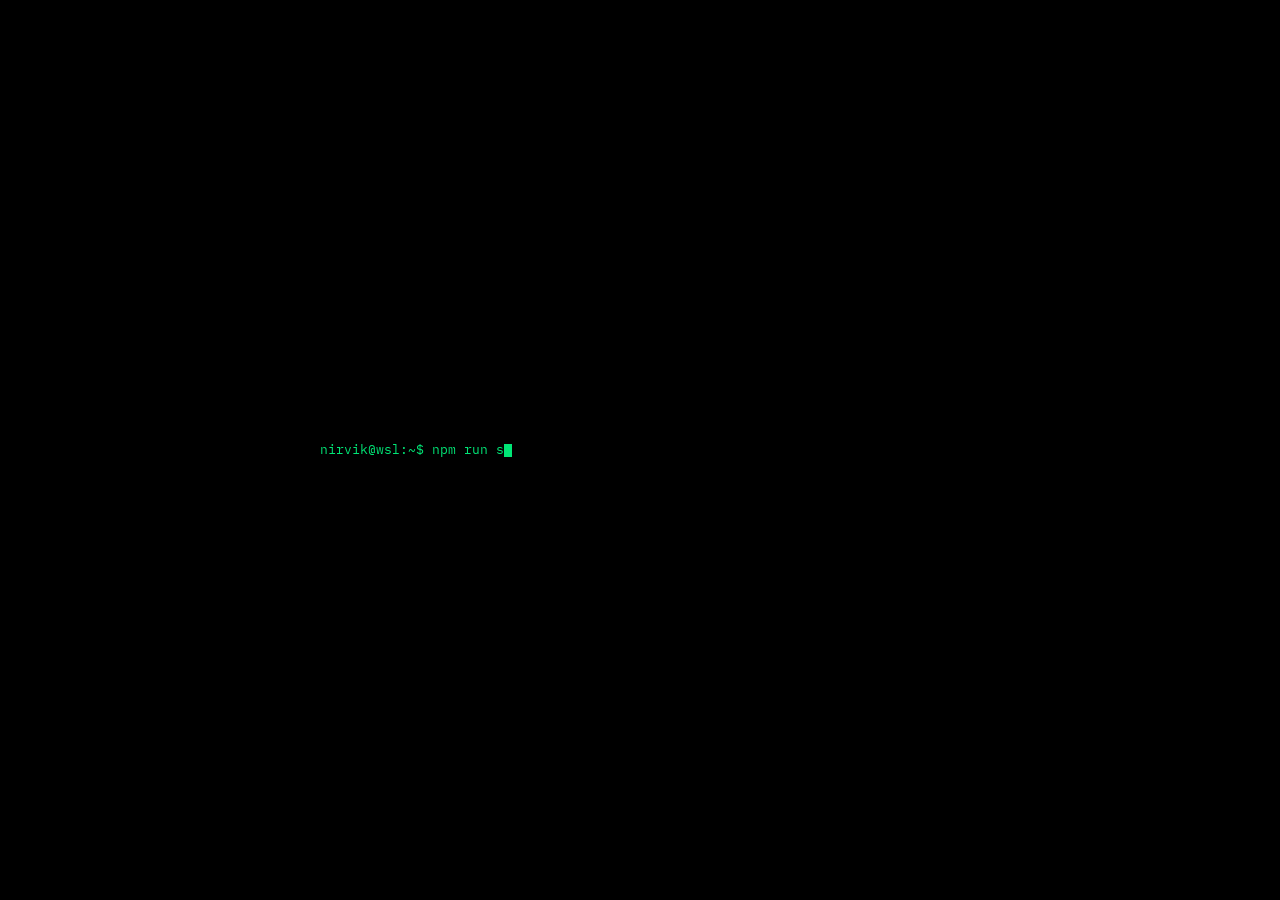
==== index.html @ a92eec0a "fixing grammar" ====
<!DOCTYPE html>
<html lang="en">
<head>
  <meta charset="UTF-8" />
  <meta name="viewport" content="width=device-width, initial-scale=1.0" />
  <title>Nirvik Pande — CS Student at CMU</title>
  <meta name="description" content="Nirvik Pande is a Computer Science student at Carnegie Mellon University's School of Computer Science." />
  <meta property="og:title" content="Nirvik Pande" />
  <meta property="og:description" content="CS student at Carnegie Mellon School of Computer Science." />
  <meta property="og:type" content="website" />
  <link rel="preconnect" href="https://fonts.googleapis.com" />
  <link rel="preconnect" href="https://fonts.gstatic.com" crossorigin />
  <link href="https://fonts.googleapis.com/css2?family=IBM+Plex+Mono:wght@400;500&family=Syne:wght@500;700&display=swap" rel="stylesheet" />
  <style>
    *, *::before, *::after { box-sizing: border-box; margin: 0; padding: 0; }
 
    :root {
      --bg:       #111111;
      --bg-2:     #191919;
      --bg-3:     #222222;
      --border:   #2e2e2e;
      --border-hi:#555550;
      --text:     #f0ede6;
      --text-2:   #aaa89f;
      --text-3:   #666660;
      --accent:   #00e676;
      --mono: 'IBM Plex Mono', monospace;
      --sans: 'Syne', sans-serif;
      --sp-1: 8px;
      --sp-2: 16px;
      --sp-3: 24px;
      --sp-4: 32px;
      --sp-5: 40px;
      --sp-6: 48px;
      --sp-8: 64px;
      --sp-10: 80px;
      --text-xs:   11px;
      --text-sm:   13px;
      --text-base: 16px;
    }
 
    html { scroll-behavior: smooth; }
 
    body {
      background: var(--bg);
      color: var(--text);
      font-family: var(--sans);
      font-size: var(--text-base);
      line-height: 1.6;
      min-height: 100vh;
      overflow-x: hidden;
      /* prevent page-level vertical scroll from content overshoot */
      display: flex;
      flex-direction: column;
    }
 
    body::before {
      content: '';
      position: fixed;
      inset: 0;
      background: repeating-linear-gradient(
        0deg, transparent, transparent 2px,
        rgba(0,0,0,0.06) 2px, rgba(0,0,0,0.06) 4px
      );
      pointer-events: none;
      z-index: 9999;
    }
 
    /* ── BOOT ── */
    #boot {
      position: fixed;
      inset: 0;
      background: #000;
      z-index: 10000;
      display: flex;
      align-items: center;
      justify-content: center;
      font-family: var(--mono);
      transition: opacity 0.5s ease;
    }
 
    #boot.fade-out { opacity: 0; pointer-events: none; }
 
    /* key fix: boot-inner uses a fixed left edge so all lines share the same x */
    .boot-inner {
      width: min(640px, 88vw);
      display: flex;
      flex-direction: column;
    }
 
    .boot-line {
      font-size: var(--text-sm);
      line-height: 1.9;
      color: var(--accent);
      opacity: 0;
      transition: opacity 0.15s ease;
      /* no white-space:pre so lines wrap naturally and stay left-aligned */
    }
 
    .boot-line.visible { opacity: 1; }
    .boot-line .cmd { color: #fff; }
    .boot-line .url { color: #80ffcc; }
 
    .boot-cursor {
      display: inline-block;
      width: 8px;
      height: 13px;
      background: var(--accent);
      vertical-align: middle;
      animation: blink 1s step-end infinite;
    }
 
    /* ── NAV ── */
    nav {
      position: fixed;
      top: 0; left: 0; right: 0;
      z-index: 100;
      display: flex;
      align-items: center;
      justify-content: space-between;
      padding: 0 var(--sp-6);
      background: rgba(17,17,17,0.9);
      backdrop-filter: blur(16px);
      border-bottom: 1px solid var(--border);
      height: var(--sp-8);
    }
 
    .nav-logo {
      font-family: var(--mono);
      font-size: var(--text-xs);
      color: var(--accent);
      letter-spacing: 0.06em;
      text-decoration: none;
    }
 
    .nav-links { display: flex; gap: var(--sp-5); list-style: none; }
 
    .nav-links a {
      font-family: var(--mono);
      font-size: var(--text-xs);
      color: var(--text-2);
      text-decoration: none;
      letter-spacing: 0.08em;
      transition: color 0.18s ease;
    }
 
    .nav-links a::before { content: '// '; color: var(--text-3); transition: color 0.18s ease; }
    .nav-links a:hover { color: var(--text); }
    .nav-links a:hover::before { color: var(--accent); }
 
    /* ── HERO ── */
    .hero {
      flex: 1;
      display: grid;
      grid-template-columns: 1fr 1fr;
      align-items: center;
      padding: var(--sp-8) var(--sp-6) var(--sp-4);
      gap: var(--sp-8);
      position: relative;
      /* top padding accounts for fixed nav */
      padding-top: calc(var(--sp-8) + var(--sp-4));
    }
 
    .hero::after {
      content: '';
      position: absolute;
      inset: 0;
      background-image:
        linear-gradient(var(--border) 1px, transparent 1px),
        linear-gradient(90deg, var(--border) 1px, transparent 1px);
      background-size: 64px 64px;
      opacity: 0.25;
      z-index: -1;
      pointer-events: none;
    }
 
    .hero-left { max-width: 560px; }
 
    .hero-name {
      font-family: var(--sans);
      font-size: clamp(52px, 7vw, 88px);
      font-weight: 700;
      line-height: 1.0;
      letter-spacing: -0.025em;
      color: var(--text);
      margin-bottom: var(--sp-2);
    }
 
    .scramble-outlined {
      color: transparent;
      -webkit-text-stroke: 1.5px var(--border-hi);
      display: inline-block;
    }
 
    .hero-sub {
      font-family: var(--mono);
      font-size: var(--text-sm);
      color: var(--text-2);
      line-height: 1.7;
      margin-bottom: var(--sp-4);
      /* no max-width constraint that clips the subtitle */
    }
 
    .hero-sub strong { color: var(--accent); font-weight: 400; }
 
    .hero-cta { display: flex; gap: var(--sp-2); flex-wrap: wrap; }
 
    .btn {
      font-family: var(--mono);
      font-size: var(--text-xs);
      letter-spacing: 0.08em;
      padding: 0 var(--sp-3);
      height: var(--sp-5);
      text-decoration: none;
      border: 1px solid;
      transition: background 0.18s ease, color 0.18s ease, border-color 0.18s ease;
      cursor: pointer;
      display: inline-flex;
      align-items: center;
      gap: var(--sp-1);
      white-space: nowrap;
    }
 
    .btn-primary { background: var(--accent); color: #000; border-color: var(--accent); }
    .btn-primary:hover { background: transparent; color: var(--accent); }
    .btn-ghost { background: transparent; color: var(--text-2); border-color: var(--border-hi); }
    .btn-ghost:hover { border-color: var(--text-2); color: var(--text); }
 
    /* ── TERMINAL ── */
    .hero-right { display: flex; justify-content: flex-end; align-items: center; }
 
    .terminal {
      width: 100%;
      max-width: 440px;
      background: var(--bg-2);
      border: 1px solid var(--border);
      font-family: var(--mono);
      font-size: var(--text-xs);
    }
 
    .terminal-bar {
      display: flex;
      align-items: center;
      gap: var(--sp-1);
      padding: 0 var(--sp-2);
      background: var(--bg-3);
      border-bottom: 1px solid var(--border);
      height: var(--sp-4);
    }
 
    .dot { width: 10px; height: 10px; border-radius: 50%; flex-shrink: 0; }
    .dot-r { background: #ff5f57; }
    .dot-y { background: #febc2e; }
    .dot-g { background: #28c840; }
 
    .terminal-title { margin-left: auto; font-size: var(--text-xs); color: var(--text-3); letter-spacing: 0.08em; }
 
    .terminal-body { padding: var(--sp-3); line-height: 1.9; color: var(--text-2); }
 
    .t-prompt  { color: var(--accent); }
    .t-cmd     { color: var(--text); }
    .t-key     { color: #80ffcc; }
    .t-val     { color: var(--text); }
    .t-comment { color: var(--text-3); }
 
    .cursor {
      display: inline-block;
      width: 7px; height: 13px;
      background: var(--accent);
      animation: blink 1.1s step-end infinite;
      vertical-align: middle;
    }
 
    /* ── BOTTOM BAR — single unified strip ── */
    .bottom-bar {
      border-top: 1px solid var(--border);
      background: var(--bg-2);
      display: flex;
      align-items: center;
      justify-content: space-between;
      padding: 0 var(--sp-6);
      height: var(--sp-6);
      flex-shrink: 0;
      /* no overflow-x: auto — content fits in one line */
    }
 
    .bottom-left {
      display: flex;
      align-items: center;
      gap: var(--sp-4);
    }
 
    .status-item {
      display: flex;
      align-items: center;
      gap: var(--sp-1);
      font-family: var(--mono);
      font-size: var(--text-xs);
      color: var(--text-3);
      white-space: nowrap;
    }
 
    .status-dot {
      width: 6px; height: 6px;
      border-radius: 50%;
      background: var(--accent);
      flex-shrink: 0;
    }
 
    .status-item .label { color: var(--text-2); }
 
    .bottom-right { display: flex; gap: var(--sp-3); list-style: none; }
 
    .bottom-right a {
      font-family: var(--mono);
      font-size: var(--text-xs);
      color: var(--text-3);
      text-decoration: none;
      transition: color 0.18s ease;
    }
 
    .bottom-right a:hover { color: var(--accent); }
 
    /* ── ANIMATIONS ── */
    @keyframes blink { 50% { opacity: 0; } }
 
    @keyframes fadeUp {
      from { opacity: 0; transform: translateY(16px); }
      to   { opacity: 1; transform: translateY(0); }
    }
 
    .hero-name { animation: fadeUp 0.5s 0.08s ease both; }
    .hero-sub  { animation: fadeUp 0.5s 0.16s ease both; }
    .hero-cta  { animation: fadeUp 0.5s 0.24s ease both; }
    .terminal  { animation: fadeUp 0.5s 0.16s ease both; }
 
    /* ── MOBILE ── */
    @media (max-width: 800px) {
      nav { padding: 0 var(--sp-2); }
      .nav-links { gap: var(--sp-3); }
 
      .hero {
        grid-template-columns: 1fr;
        padding: var(--sp-10) var(--sp-3) var(--sp-4);
        gap: var(--sp-5);
      }
 
      .hero-right { justify-content: flex-start; }
      .terminal { max-width: 100%; }
      .hero-name { font-size: clamp(44px, 13vw, 64px); }
 
      .bottom-bar {
        height: auto;
        flex-direction: column;
        align-items: flex-start;
        gap: var(--sp-2);
        padding: var(--sp-2) var(--sp-3);
      }
    }
  </style>
</head>
<body>
 
  <!-- BOOT -->
  <div id="boot">
    <div class="boot-inner">
      <div class="boot-line visible" id="bl-0"><span>nirvik@wsl:~$ </span><span id="typed-cmd"></span><span class="boot-cursor" id="boot-cur"></span></div>
      <div class="boot-line" id="bl-1"></div>
      <div class="boot-line" id="bl-2"></div>
    </div>
  </div>
 
  <!-- NAV -->
  <nav>
    <a href="#" class="nav-logo">nirvik@wsl:~$</a>
    <ul class="nav-links">
      <li><a href="about.html">about</a></li>
      <li><a href="projects.html">projects</a></li>
      <li><a href="blog.html">blog</a></li>
    </ul>
  </nav>
 
  <!-- HERO -->
  <section class="hero">
    <div class="hero-left">
      <h1 class="hero-name">
        <span class="scramble" data-text="Nirvik">Nirvik</span><br>
        <span class="scramble scramble-outlined" data-text="Pande">Pande</span>
      </h1>
      <p class="hero-sub">
        Student at <strong>Carnegie Mellon School of Computer Science.</strong><br>
        Ad astra per aspera.
      </p>
      <div class="hero-cta">
        <a href="#" class="btn btn-primary">view projects →</a>
        <a href="#" class="btn btn-ghost">get in touch</a>
      </div>
    </div>
 
    <div class="hero-right">
      <div class="terminal">
        <div class="terminal-bar">
          <div class="dot dot-r"></div>
          <div class="dot dot-y"></div>
          <div class="dot dot-g"></div>
          <span class="terminal-title">nirvik@wsl: ~</span>
        </div>
        <div class="terminal-body">
          <div><span class="t-prompt">~$</span><span class="t-cmd"> whoami</span></div>
          <div>nirvik pande</div>
          <br>
          <div><span class="t-prompt">~$</span><span class="t-cmd"> cat info.json</span></div>
          <div>{</div>
          <div>&nbsp;&nbsp;<span class="t-key">"school"</span>: <span class="t-val">"CMU SCS"</span>,</div>
          <div>&nbsp;&nbsp;<span class="t-key">"concentrations"</span>: [</div>
          <div>&nbsp;&nbsp;&nbsp;&nbsp;<span class="t-val">"machine learning"</span>,</div>
          <div>&nbsp;&nbsp;&nbsp;&nbsp;<span class="t-val">"philosophy"</span></div>
          <div>&nbsp;&nbsp;]</div>
          <div>}</div>
          <br>
          <div><span class="t-prompt">~$</span><span class="t-cmd"> ls projects/</span></div>
          <div class="t-comment"># coming soon</div>
          <br>
          <div><span class="t-prompt">~$</span> <span class="cursor"></span></div>
        </div>
      </div>
    </div>
  </section>
 
  <!-- BOTTOM BAR — location + footer links in one strip -->
  <div class="bottom-bar">
    <div class="bottom-left">
      <div class="status-item">
        <div class="status-dot"></div>
        <span class="label">location:</span>&nbsp;Pittsburgh, PA
      </div>
    </div>
    <ul class="bottom-right">
      <li><a href="https://github.com/nirvik-pande" target="_blank" rel="noopener">github</a></li>
      <li><a href="https://www.linkedin.com/in/nirvikpande/" target="_blank" rel="noopener">linkedin</a></li>
      <li><a href="https://scholar.google.com/citations?user=csnn2EYAAAAJ&hl=en&oi=ao" target="_blank" rel="noopener">scholar</a></li>
      <li><a href="mailto:nirvikpande@gmail.com">email</a></li>
    </ul>
  </div>
 
  <script data-cfasync="false" src="/cdn-cgi/scripts/5c5dd728/cloudflare-static/email-decode.min.js"></script><script data-cfasync="false" src="/cdn-cgi/scripts/5c5dd728/cloudflare-static/email-decode.min.js"></script><script>
    const typedEl = document.getElementById('typed-cmd');
    const bootCur = document.getElementById('boot-cur');
    const bl1     = document.getElementById('bl-1');
    const bl2     = document.getElementById('bl-2');
    const bootEl  = document.getElementById('boot');
 
    const wait = ms => new Promise(r => setTimeout(r, ms));
 
    async function typeText(el, text, speed = 65) {
      for (let i = 0; i <= text.length; i++) {
        el.textContent = text.slice(0, i);
        await wait(speed + Math.random() * 28);
      }
    }
 
    async function runBoot() {
      await wait(320);
      await typeText(typedEl, 'npm run start');
      bootCur.style.display = 'none';
 
      await wait(180);
      bl1.textContent = 'Server starting...';
      bl1.classList.add('visible');
 
      await wait(820);
      bl2.innerHTML = 'Server listening on <span class="url">http://localhost:5173</span>';
      bl2.classList.add('visible');
 
      await wait(960);
      bootEl.classList.add('fade-out');
      await wait(520);
      bootEl.style.display = 'none';
      startScrambleLoop();
    }
 
    const CHARS = 'ABCDEFGHIJKLMNOPQRSTUVWXYZabcdefghijklmnopqrstuvwxyz0123456789@#$%&';
 
    function scramble(el) {
      const target = el.dataset.text;
      const len = target.length;
      const FRAMES = 22;
      let frame = 0;
      const iv = setInterval(() => {
        const resolved = Math.floor((frame / FRAMES) * len);
        let out = '';
        for (let i = 0; i < len; i++) {
          out += i < resolved ? target[i] : CHARS[Math.floor(Math.random() * CHARS.length)];
        }
        el.textContent = out;
        if (++frame > FRAMES) { clearInterval(iv); el.textContent = target; }
      }, 40);
    }
 
    function scrambleAll() {
      document.querySelectorAll('.scramble').forEach((el, i) => {
        setTimeout(() => scramble(el), i * 160);
      });
    }
 
    function startScrambleLoop() {
      scrambleAll();
      setInterval(scrambleAll, 7000);
    }

    document.querySelector('.hero-name').addEventListener('mouseenter', scrambleAll);

    runBoot();
  </script>
</body>
</html>
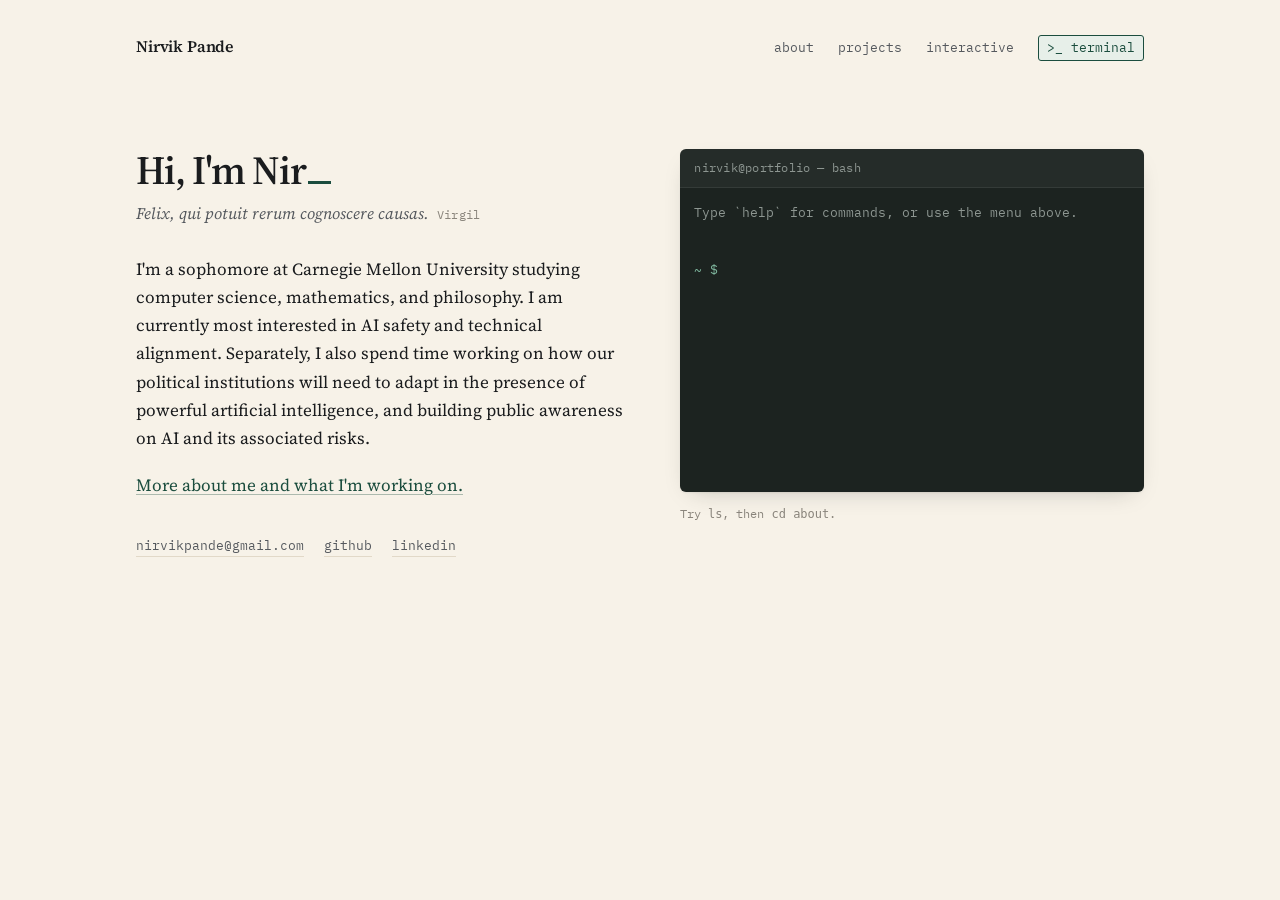
==== commit 84e9b813: "new style changes --> included terminal" ====
--- a/index.html
+++ b/index.html
@@ -1,516 +1,59 @@
 <!DOCTYPE html>
 <html lang="en">
 <head>
-  <meta charset="UTF-8" />
-  <meta name="viewport" content="width=device-width, initial-scale=1.0" />
-  <title>Nirvik Pande — CS Student at CMU</title>
-  <meta name="description" content="Nirvik Pande is a Computer Science student at Carnegie Mellon University's School of Computer Science." />
-  <meta property="og:title" content="Nirvik Pande" />
-  <meta property="og:description" content="CS student at Carnegie Mellon School of Computer Science." />
-  <meta property="og:type" content="website" />
-  <link rel="preconnect" href="https://fonts.googleapis.com" />
-  <link rel="preconnect" href="https://fonts.gstatic.com" crossorigin />
-  <link href="https://fonts.googleapis.com/css2?family=IBM+Plex+Mono:wght@400;500&family=Syne:wght@500;700&display=swap" rel="stylesheet" />
-  <style>
-    *, *::before, *::after { box-sizing: border-box; margin: 0; padding: 0; }
- 
-    :root {
-      --bg:       #111111;
-      --bg-2:     #191919;
-      --bg-3:     #222222;
-      --border:   #2e2e2e;
-      --border-hi:#555550;
-      --text:     #f0ede6;
-      --text-2:   #aaa89f;
-      --text-3:   #666660;
-      --accent:   #00e676;
-      --mono: 'IBM Plex Mono', monospace;
-      --sans: 'Syne', sans-serif;
-      --sp-1: 8px;
-      --sp-2: 16px;
-      --sp-3: 24px;
-      --sp-4: 32px;
-      --sp-5: 40px;
-      --sp-6: 48px;
-      --sp-8: 64px;
-      --sp-10: 80px;
-      --text-xs:   11px;
-      --text-sm:   13px;
-      --text-base: 16px;
-    }
- 
-    html { scroll-behavior: smooth; }
- 
-    body {
-      background: var(--bg);
-      color: var(--text);
-      font-family: var(--sans);
-      font-size: var(--text-base);
-      line-height: 1.6;
-      min-height: 100vh;
-      overflow-x: hidden;
-      /* prevent page-level vertical scroll from content overshoot */
-      display: flex;
-      flex-direction: column;
-    }
- 
-    body::before {
-      content: '';
-      position: fixed;
-      inset: 0;
-      background: repeating-linear-gradient(
-        0deg, transparent, transparent 2px,
-        rgba(0,0,0,0.06) 2px, rgba(0,0,0,0.06) 4px
-      );
-      pointer-events: none;
-      z-index: 9999;
-    }
- 
-    /* ── BOOT ── */
-    #boot {
-      position: fixed;
-      inset: 0;
-      background: #000;
-      z-index: 10000;
-      display: flex;
-      align-items: center;
-      justify-content: center;
-      font-family: var(--mono);
-      transition: opacity 0.5s ease;
-    }
- 
-    #boot.fade-out { opacity: 0; pointer-events: none; }
- 
-    /* key fix: boot-inner uses a fixed left edge so all lines share the same x */
-    .boot-inner {
-      width: min(640px, 88vw);
-      display: flex;
-      flex-direction: column;
-    }
- 
-    .boot-line {
-      font-size: var(--text-sm);
-      line-height: 1.9;
-      color: var(--accent);
-      opacity: 0;
-      transition: opacity 0.15s ease;
-      /* no white-space:pre so lines wrap naturally and stay left-aligned */
-    }
- 
-    .boot-line.visible { opacity: 1; }
-    .boot-line .cmd { color: #fff; }
-    .boot-line .url { color: #80ffcc; }
- 
-    .boot-cursor {
-      display: inline-block;
-      width: 8px;
-      height: 13px;
-      background: var(--accent);
-      vertical-align: middle;
-      animation: blink 1s step-end infinite;
-    }
- 
-    /* ── NAV ── */
-    nav {
-      position: fixed;
-      top: 0; left: 0; right: 0;
-      z-index: 100;
-      display: flex;
-      align-items: center;
-      justify-content: space-between;
-      padding: 0 var(--sp-6);
-      background: rgba(17,17,17,0.9);
-      backdrop-filter: blur(16px);
-      border-bottom: 1px solid var(--border);
-      height: var(--sp-8);
-    }
- 
-    .nav-logo {
-      font-family: var(--mono);
-      font-size: var(--text-xs);
-      color: var(--accent);
-      letter-spacing: 0.06em;
-      text-decoration: none;
-    }
- 
-    .nav-links { display: flex; gap: var(--sp-5); list-style: none; }
- 
-    .nav-links a {
-      font-family: var(--mono);
-      font-size: var(--text-xs);
-      color: var(--text-2);
-      text-decoration: none;
-      letter-spacing: 0.08em;
-      transition: color 0.18s ease;
-    }
- 
-    .nav-links a::before { content: '// '; color: var(--text-3); transition: color 0.18s ease; }
-    .nav-links a:hover { color: var(--text); }
-    .nav-links a:hover::before { color: var(--accent); }
- 
-    /* ── HERO ── */
-    .hero {
-      flex: 1;
-      display: grid;
-      grid-template-columns: 1fr 1fr;
-      align-items: center;
-      padding: var(--sp-8) var(--sp-6) var(--sp-4);
-      gap: var(--sp-8);
-      position: relative;
-      /* top padding accounts for fixed nav */
-      padding-top: calc(var(--sp-8) + var(--sp-4));
-    }
- 
-    .hero::after {
-      content: '';
-      position: absolute;
-      inset: 0;
-      background-image:
-        linear-gradient(var(--border) 1px, transparent 1px),
-        linear-gradient(90deg, var(--border) 1px, transparent 1px);
-      background-size: 64px 64px;
-      opacity: 0.25;
-      z-index: -1;
-      pointer-events: none;
-    }
- 
-    .hero-left { max-width: 560px; }
- 
-    .hero-name {
-      font-family: var(--sans);
-      font-size: clamp(52px, 7vw, 88px);
-      font-weight: 700;
-      line-height: 1.0;
-      letter-spacing: -0.025em;
-      color: var(--text);
-      margin-bottom: var(--sp-2);
-    }
- 
-    .scramble-outlined {
-      color: transparent;
-      -webkit-text-stroke: 1.5px var(--border-hi);
-      display: inline-block;
-    }
- 
-    .hero-sub {
-      font-family: var(--mono);
-      font-size: var(--text-sm);
-      color: var(--text-2);
-      line-height: 1.7;
-      margin-bottom: var(--sp-4);
-      /* no max-width constraint that clips the subtitle */
-    }
- 
-    .hero-sub strong { color: var(--accent); font-weight: 400; }
- 
-    .hero-cta { display: flex; gap: var(--sp-2); flex-wrap: wrap; }
- 
-    .btn {
-      font-family: var(--mono);
-      font-size: var(--text-xs);
-      letter-spacing: 0.08em;
-      padding: 0 var(--sp-3);
-      height: var(--sp-5);
-      text-decoration: none;
-      border: 1px solid;
-      transition: background 0.18s ease, color 0.18s ease, border-color 0.18s ease;
-      cursor: pointer;
-      display: inline-flex;
-      align-items: center;
-      gap: var(--sp-1);
-      white-space: nowrap;
-    }
- 
-    .btn-primary { background: var(--accent); color: #000; border-color: var(--accent); }
-    .btn-primary:hover { background: transparent; color: var(--accent); }
-    .btn-ghost { background: transparent; color: var(--text-2); border-color: var(--border-hi); }
-    .btn-ghost:hover { border-color: var(--text-2); color: var(--text); }
- 
-    /* ── TERMINAL ── */
-    .hero-right { display: flex; justify-content: flex-end; align-items: center; }
- 
-    .terminal {
-      width: 100%;
-      max-width: 440px;
-      background: var(--bg-2);
-      border: 1px solid var(--border);
-      font-family: var(--mono);
-      font-size: var(--text-xs);
-    }
- 
-    .terminal-bar {
-      display: flex;
-      align-items: center;
-      gap: var(--sp-1);
-      padding: 0 var(--sp-2);
-      background: var(--bg-3);
-      border-bottom: 1px solid var(--border);
-      height: var(--sp-4);
-    }
- 
-    .dot { width: 10px; height: 10px; border-radius: 50%; flex-shrink: 0; }
-    .dot-r { background: #ff5f57; }
-    .dot-y { background: #febc2e; }
-    .dot-g { background: #28c840; }
- 
-    .terminal-title { margin-left: auto; font-size: var(--text-xs); color: var(--text-3); letter-spacing: 0.08em; }
- 
-    .terminal-body { padding: var(--sp-3); line-height: 1.9; color: var(--text-2); }
- 
-    .t-prompt  { color: var(--accent); }
-    .t-cmd     { color: var(--text); }
-    .t-key     { color: #80ffcc; }
-    .t-val     { color: var(--text); }
-    .t-comment { color: var(--text-3); }
- 
-    .cursor {
-      display: inline-block;
-      width: 7px; height: 13px;
-      background: var(--accent);
-      animation: blink 1.1s step-end infinite;
-      vertical-align: middle;
-    }
- 
-    /* ── BOTTOM BAR — single unified strip ── */
-    .bottom-bar {
-      border-top: 1px solid var(--border);
-      background: var(--bg-2);
-      display: flex;
-      align-items: center;
-      justify-content: space-between;
-      padding: 0 var(--sp-6);
-      height: var(--sp-6);
-      flex-shrink: 0;
-      /* no overflow-x: auto — content fits in one line */
-    }
- 
-    .bottom-left {
-      display: flex;
-      align-items: center;
-      gap: var(--sp-4);
-    }
- 
-    .status-item {
-      display: flex;
-      align-items: center;
-      gap: var(--sp-1);
-      font-family: var(--mono);
-      font-size: var(--text-xs);
-      color: var(--text-3);
-      white-space: nowrap;
-    }
- 
-    .status-dot {
-      width: 6px; height: 6px;
-      border-radius: 50%;
-      background: var(--accent);
-      flex-shrink: 0;
-    }
- 
-    .status-item .label { color: var(--text-2); }
- 
-    .bottom-right { display: flex; gap: var(--sp-3); list-style: none; }
- 
-    .bottom-right a {
-      font-family: var(--mono);
-      font-size: var(--text-xs);
-      color: var(--text-3);
-      text-decoration: none;
-      transition: color 0.18s ease;
-    }
- 
-    .bottom-right a:hover { color: var(--accent); }
- 
-    /* ── ANIMATIONS ── */
-    @keyframes blink { 50% { opacity: 0; } }
- 
-    @keyframes fadeUp {
-      from { opacity: 0; transform: translateY(16px); }
-      to   { opacity: 1; transform: translateY(0); }
-    }
- 
-    .hero-name { animation: fadeUp 0.5s 0.08s ease both; }
-    .hero-sub  { animation: fadeUp 0.5s 0.16s ease both; }
-    .hero-cta  { animation: fadeUp 0.5s 0.24s ease both; }
-    .terminal  { animation: fadeUp 0.5s 0.16s ease both; }
- 
-    /* ── MOBILE ── */
-    @media (max-width: 800px) {
-      nav { padding: 0 var(--sp-2); }
-      .nav-links { gap: var(--sp-3); }
- 
-      .hero {
-        grid-template-columns: 1fr;
-        padding: var(--sp-10) var(--sp-3) var(--sp-4);
-        gap: var(--sp-5);
-      }
- 
-      .hero-right { justify-content: flex-start; }
-      .terminal { max-width: 100%; }
-      .hero-name { font-size: clamp(44px, 13vw, 64px); }
- 
-      .bottom-bar {
-        height: auto;
-        flex-direction: column;
-        align-items: flex-start;
-        gap: var(--sp-2);
-        padding: var(--sp-2) var(--sp-3);
-      }
-    }
-  </style>
+<meta charset="utf-8">
+<meta name="viewport" content="width=device-width, initial-scale=1">
+<title>Nirvik Pande</title>
+<meta name="description" content="Nirvik Pande — computer science, mathematics, and philosophy at Carnegie Mellon.">
+<meta name="theme-color" content="#F7F2E8">
+
+<link rel="preconnect" href="https://fonts.googleapis.com">
+<link rel="preconnect" href="https://fonts.gstatic.com" crossorigin>
+<link href="https://fonts.googleapis.com/css2?family=IBM+Plex+Mono:wght@400;500&family=Source+Serif+4:opsz,wght@8..60,400;8..60,600&display=swap" rel="stylesheet">
+<link rel="stylesheet" href="style.css?v=8">
 </head>
-<body>
- 
-  <!-- BOOT -->
-  <div id="boot">
-    <div class="boot-inner">
-      <div class="boot-line visible" id="bl-0"><span>nirvik@wsl:~$ </span><span id="typed-cmd"></span><span class="boot-cursor" id="boot-cur"></span></div>
-      <div class="boot-line" id="bl-1"></div>
-      <div class="boot-line" id="bl-2"></div>
-    </div>
-  </div>
- 
-  <!-- NAV -->
-  <nav>
-    <a href="#" class="nav-logo">nirvik@wsl:~$</a>
-    <ul class="nav-links">
+<body data-terminal="open">
+
+<header class="site-header">
+  <p class="wordmark"><a href="index.html">Nirvik Pande</a></p>
+  <nav aria-label="Primary">
+    <ul>
       <li><a href="about.html">about</a></li>
       <li><a href="projects.html">projects</a></li>
-      <li><a href="blog.html">blog</a></li>
+      <li><a href="interactive.html">interactive</a></li>
     </ul>
   </nav>
- 
-  <!-- HERO -->
-  <section class="hero">
-    <div class="hero-left">
-      <h1 class="hero-name">
-        <span class="scramble" data-text="Nirvik">Nirvik</span><br>
-        <span class="scramble scramble-outlined" data-text="Pande">Pande</span>
-      </h1>
-      <p class="hero-sub">
-        Student at <strong>Carnegie Mellon School of Computer Science.</strong><br>
-        Ad astra per aspera.
-      </p>
-      <div class="hero-cta">
-        <a href="#" class="btn btn-primary">view projects →</a>
-        <a href="#" class="btn btn-ghost">get in touch</a>
-      </div>
-    </div>
- 
-    <div class="hero-right">
-      <div class="terminal">
-        <div class="terminal-bar">
-          <div class="dot dot-r"></div>
-          <div class="dot dot-y"></div>
-          <div class="dot dot-g"></div>
-          <span class="terminal-title">nirvik@wsl: ~</span>
-        </div>
-        <div class="terminal-body">
-          <div><span class="t-prompt">~$</span><span class="t-cmd"> whoami</span></div>
-          <div>nirvik pande</div>
-          <br>
-          <div><span class="t-prompt">~$</span><span class="t-cmd"> cat info.json</span></div>
-          <div>{</div>
-          <div>&nbsp;&nbsp;<span class="t-key">"school"</span>: <span class="t-val">"CMU SCS"</span>,</div>
-          <div>&nbsp;&nbsp;<span class="t-key">"concentrations"</span>: [</div>
-          <div>&nbsp;&nbsp;&nbsp;&nbsp;<span class="t-val">"machine learning"</span>,</div>
-          <div>&nbsp;&nbsp;&nbsp;&nbsp;<span class="t-val">"philosophy"</span></div>
-          <div>&nbsp;&nbsp;]</div>
-          <div>}</div>
-          <br>
-          <div><span class="t-prompt">~$</span><span class="t-cmd"> ls projects/</span></div>
-          <div class="t-comment"># coming soon</div>
-          <br>
-          <div><span class="t-prompt">~$</span> <span class="cursor"></span></div>
-        </div>
-      </div>
-    </div>
-  </section>
- 
-  <!-- BOTTOM BAR — location + footer links in one strip -->
-  <div class="bottom-bar">
-    <div class="bottom-left">
-      <div class="status-item">
-        <div class="status-dot"></div>
-        <span class="label">location:</span>&nbsp;Pittsburgh, PA
-      </div>
-    </div>
-    <ul class="bottom-right">
-      <li><a href="https://github.com/nirvik-pande" target="_blank" rel="noopener">github</a></li>
-      <li><a href="https://www.linkedin.com/in/nirvikpande/" target="_blank" rel="noopener">linkedin</a></li>
-      <li><a href="https://scholar.google.com/citations?user=csnn2EYAAAAJ&hl=en&oi=ao" target="_blank" rel="noopener">scholar</a></li>
-      <li><a href="mailto:nirvikpande@gmail.com">email</a></li>
+</header>
+
+<main class="shell">
+
+  <div class="intro">
+    <h1 data-type>Hi, I'm Nirvik.</h1>
+
+    <!-- Virgil, Georgics II. Drop the <cite> if you'd rather leave it
+         unattributed, or add a translation in a title attribute. -->
+    <p class="motto">Felix, qui potuit rerum cognoscere causas.<cite>Virgil</cite></p>
+
+    <p>I'm a sophomore at Carnegie Mellon University studying computer science,
+    mathematics, and philosophy. I am currently most interested in AI safety and
+    technical alignment. Separately, I also spend time working on how our
+    political institutions will need to adapt in the presence of powerful
+    artificial intelligence, and building public awareness on AI and its
+    associated risks.</p>
+
+    <p><a href="about.html">More about me and what I'm working on.</a></p>
+
+    <ul class="links">
+      <li><a href="mailto:nirvikpande@gmail.com">nirvikpande@gmail.com</a></li>
+      <li><a href="https://github.com/nirvik-pande">github</a></li>
+      <li><a href="#">linkedin</a></li>
     </ul>
   </div>
- 
-  <script data-cfasync="false" src="/cdn-cgi/scripts/5c5dd728/cloudflare-static/email-decode.min.js"></script><script data-cfasync="false" src="/cdn-cgi/scripts/5c5dd728/cloudflare-static/email-decode.min.js"></script><script>
-    const typedEl = document.getElementById('typed-cmd');
-    const bootCur = document.getElementById('boot-cur');
-    const bl1     = document.getElementById('bl-1');
-    const bl2     = document.getElementById('bl-2');
-    const bootEl  = document.getElementById('boot');
- 
-    const wait = ms => new Promise(r => setTimeout(r, ms));
- 
-    async function typeText(el, text, speed = 65) {
-      for (let i = 0; i <= text.length; i++) {
-        el.textContent = text.slice(0, i);
-        await wait(speed + Math.random() * 28);
-      }
-    }
- 
-    async function runBoot() {
-      await wait(320);
-      await typeText(typedEl, 'npm run start');
-      bootCur.style.display = 'none';
- 
-      await wait(180);
-      bl1.textContent = 'Server starting...';
-      bl1.classList.add('visible');
- 
-      await wait(820);
-      bl2.innerHTML = 'Server listening on <span class="url">http://localhost:5173</span>';
-      bl2.classList.add('visible');
- 
-      await wait(960);
-      bootEl.classList.add('fade-out');
-      await wait(520);
-      bootEl.style.display = 'none';
-      startScrambleLoop();
-    }
- 
-    const CHARS = 'ABCDEFGHIJKLMNOPQRSTUVWXYZabcdefghijklmnopqrstuvwxyz0123456789@#$%&';
- 
-    function scramble(el) {
-      const target = el.dataset.text;
-      const len = target.length;
-      const FRAMES = 22;
-      let frame = 0;
-      const iv = setInterval(() => {
-        const resolved = Math.floor((frame / FRAMES) * len);
-        let out = '';
-        for (let i = 0; i < len; i++) {
-          out += i < resolved ? target[i] : CHARS[Math.floor(Math.random() * CHARS.length)];
-        }
-        el.textContent = out;
-        if (++frame > FRAMES) { clearInterval(iv); el.textContent = target; }
-      }, 40);
-    }
- 
-    function scrambleAll() {
-      document.querySelectorAll('.scramble').forEach((el, i) => {
-        setTimeout(() => scramble(el), i * 160);
-      });
-    }
- 
-    function startScrambleLoop() {
-      scrambleAll();
-      setInterval(scrambleAll, 7000);
-    }
 
-    document.querySelector('.hero-name').addEventListener('mouseenter', scrambleAll);
+  <div id="terminal-mount"></div>
 
-    runBoot();
-  </script>
+</main>
+
+<script src="terminal.js?v=8"></script>
 </body>
-</html>
+</html>
--- a/style.css
+++ b/style.css
@@ -0,0 +1,428 @@
+/* ============================================================
+   style.css
+   Warm off-white, serif text, one dark terminal panel.
+   ============================================================ */
+
+:root {
+  --paper:       #F7F2E8;
+  --paper-sunk:  #EFE7D8;
+  --ink:         #1A1C1E;
+  --ink-mid:     #55595E;
+  --ink-soft:    #8A857C;
+  --rule:        #E2D9C8;
+  --accent:      #1B4D3E;
+  --accent-wash: #E7EFE9;
+
+  --term-bg:     #1C2320;
+  --term-fg:     #E6E2D8;
+  --term-dim:    #8D9691;
+  --term-prompt: #7FB79E;
+  --term-warn:   #D2A05C;
+
+  --serif: "Source Serif 4", Charter, Georgia, "Times New Roman", serif;
+  --mono:  "IBM Plex Mono", ui-monospace, SFMono-Regular, Menlo, monospace;
+
+  --shell: 66rem;   /* full page width */
+  --prose: 33rem;        /* measure when the terminal is open */
+  --prose-wide: 44rem;   /* measure when it is closed */
+  --side:  29rem;   /* terminal column */
+}
+
+*, *::before, *::after { box-sizing: border-box; }
+
+html { -webkit-text-size-adjust: 100%; }
+
+body {
+  margin: 0;
+  background: var(--paper);
+  color: var(--ink);
+  font-family: var(--serif);
+  font-size: 1.0625rem;
+  line-height: 1.66;
+  text-rendering: optimizeLegibility;
+  -webkit-font-smoothing: antialiased;
+}
+
+::selection { background: var(--accent-wash); color: var(--accent); }
+
+:focus-visible {
+  outline: 2px solid var(--accent);
+  outline-offset: 3px;
+  border-radius: 2px;
+}
+
+/* ============================================================
+   header
+   ============================================================ */
+
+.site-header {
+  max-width: var(--shell);
+  margin: 0 auto;
+  padding: 2rem 1.5rem;
+  display: flex;
+  flex-wrap: wrap;
+  align-items: baseline;
+  justify-content: space-between;
+  gap: 0.75rem 2rem;
+}
+
+.wordmark {
+  margin: 0;
+  font-size: 1rem;
+  font-weight: 600;
+  letter-spacing: -0.01em;
+}
+
+.wordmark a { color: var(--ink); text-decoration: none; }
+.wordmark a:hover { color: var(--accent); }
+
+.site-header nav ul {
+  display: flex;
+  gap: 1.5rem;
+  list-style: none;
+  margin: 0;
+  padding: 0;
+}
+
+.site-header nav a {
+  font-family: var(--mono);
+  font-size: 0.8125rem;
+  color: var(--ink-mid);
+  text-decoration: none;
+  padding-bottom: 3px;
+  border-bottom: 1px solid transparent;
+  transition: color 0.16s ease, border-color 0.16s ease;
+}
+
+.site-header nav a:hover,
+.site-header nav a[aria-current="page"] {
+  color: var(--accent);
+  border-bottom-color: var(--accent);
+}
+
+/* toggle */
+
+.term-toggle {
+  font-family: var(--mono);
+  font-size: 0.8125rem;
+  color: var(--ink-mid);
+  background: none;
+  border: 1px solid var(--rule);
+  border-radius: 3px;
+  padding: 0.15rem 0.5rem;
+  cursor: pointer;
+  line-height: 1.5;
+  transition: color 0.16s ease, border-color 0.16s ease, background 0.16s ease;
+}
+
+.term-toggle:hover {
+  color: var(--accent);
+  border-color: var(--accent);
+}
+
+.term-toggle[aria-expanded="true"] {
+  color: var(--accent);
+  border-color: var(--accent);
+  background: var(--accent-wash);
+}
+
+/* ============================================================
+   home layout — intro left, terminal right
+   ============================================================ */
+
+.shell {
+  max-width: var(--shell);
+  margin: 0 auto;
+  padding: 3.5rem 1.5rem 5rem;
+  display: grid;
+  grid-template-columns: minmax(0, 1fr);
+  gap: 3.5rem;
+  align-items: start;
+}
+
+/* Opening the terminal carves a column out of the right side.
+   The container never changes width, so the left edge of the
+   text never moves. */
+body.term-open .shell {
+  grid-template-columns: minmax(0, 1fr) var(--side);
+}
+
+#terminal-mount { display: none; }
+body.term-open #terminal-mount { display: block; }
+
+body.term-open .term {
+  animation: term-in 0.22s ease-out both;
+}
+
+@keyframes term-in {
+  from { opacity: 0; transform: translateY(-6px); }
+  to   { opacity: 1; transform: none; }
+}
+
+/* Closed: the text runs wider. Open: it tightens to make room. */
+.shell .prose,
+.shell .intro { max-width: var(--prose-wide); }
+
+body.term-open .shell .prose,
+body.term-open .shell .intro { max-width: var(--prose); }
+
+/* about.html: no measure cap, so the text fills the container and its
+   right edge lands under the right edge of the header nav. .shell and
+   .site-header share --shell and the same 1.5rem padding — that is what
+   makes them line up, so change both or neither.
+   These rules must stay AFTER the two above: same specificity would let
+   source order decide, so .shell.shell-wide adds a class to win outright. */
+.shell.shell-wide .prose,
+body.term-open .shell.shell-wide .prose { max-width: none; }
+
+.intro h1 {
+  font-size: 2.5rem;
+  font-weight: 600;
+  line-height: 1.08;
+  letter-spacing: -0.025em;
+  margin: 0 0 0.5rem;
+}
+
+.intro .school {
+  font-family: var(--mono);
+  font-size: 0.8125rem;
+  color: var(--ink-soft);
+  letter-spacing: 0.02em;
+  margin: 0 0 1.75rem;
+}
+
+.intro .motto {
+  font-size: 1rem;
+  font-style: italic;
+  color: var(--ink-mid);
+  margin: 0 0 1.75rem;
+}
+
+.intro .motto cite {
+  font-family: var(--mono);
+  font-size: 0.75rem;
+  font-style: normal;
+  letter-spacing: 0.02em;
+  color: var(--ink-soft);
+  margin-left: 0.5rem;
+}
+
+.intro p { margin: 0 0 1.15rem; }
+
+@media (max-width: 62rem) {
+  body.term-open .shell {
+    grid-template-columns: minmax(0, 1fr);
+  }
+  .shell .prose, .shell .intro,
+  body.term-open .shell .prose,
+  body.term-open .shell .intro { max-width: none; }
+  .shell { gap: 2.5rem; padding-top: 2.5rem; }
+  .intro h1 { font-size: 2rem; }
+}
+
+/* ============================================================
+   links
+   ============================================================ */
+
+a {
+  color: var(--accent);
+  text-decoration: underline;
+  text-decoration-thickness: 1px;
+  text-underline-offset: 0.16em;
+  text-decoration-color: color-mix(in srgb, var(--accent) 34%, transparent);
+  transition: text-decoration-color 0.16s ease;
+}
+
+a:hover { text-decoration-color: var(--accent); }
+
+.links {
+  display: flex;
+  flex-wrap: wrap;
+  gap: 0.4rem 1.25rem;
+  list-style: none;
+  margin: 2.25rem 0 0;
+  padding: 0;
+  font-family: var(--mono);
+  font-size: 0.8125rem;
+}
+
+.links a {
+  color: var(--ink-mid);
+  text-decoration: none;
+  padding-bottom: 2px;
+  border-bottom: 1px solid var(--rule);
+  transition: color 0.16s ease, border-color 0.16s ease;
+}
+
+.links a:hover { color: var(--accent); border-bottom-color: var(--accent); }
+
+/* ============================================================
+   terminal
+   ============================================================ */
+
+.term {
+  background: var(--term-bg);
+  border-radius: 6px;
+  overflow: hidden;
+  font-family: var(--mono);
+  font-size: 0.8125rem;
+  line-height: 1.7;
+  box-shadow: 0 1px 2px rgba(26, 28, 30, 0.06),
+              0 8px 24px -12px rgba(26, 28, 30, 0.28);
+}
+
+.term-bar {
+  padding: 0.55rem 0.9rem;
+  background: rgba(255, 255, 255, 0.04);
+  border-bottom: 1px solid rgba(255, 255, 255, 0.07);
+  color: var(--term-dim);
+  font-size: 0.75rem;
+  letter-spacing: 0.02em;
+}
+
+.term-body {
+  padding: 0.9rem;
+  height: 19rem;
+  overflow-y: auto;
+  color: var(--term-fg);
+  cursor: text;
+  scrollbar-width: thin;
+  scrollbar-color: #3A423E transparent;
+}
+
+.term-body::-webkit-scrollbar { width: 8px; }
+.term-body::-webkit-scrollbar-thumb {
+  background: #3A423E;
+  border-radius: 4px;
+}
+
+.term-line { white-space: pre-wrap; word-break: break-word; margin: 0; }
+.term-dim  { color: var(--term-dim); }
+.term-warn { color: var(--term-warn); }
+.term-ok   { color: var(--term-prompt); }
+
+.term-body a { color: var(--term-prompt); text-decoration-color: currentColor; }
+
+/* input row */
+.term-row { display: flex; align-items: baseline; gap: 0.5rem; }
+
+.term-prompt {
+  color: var(--term-prompt);
+  flex: none;
+  user-select: none;
+}
+
+.term-input {
+  flex: 1 1 auto;
+  min-width: 0;
+  background: none;
+  border: 0;
+  padding: 0;
+  color: var(--term-fg);
+  font: inherit;
+  caret-color: var(--term-prompt);
+}
+
+.term-input:focus { outline: none; }
+
+.term-hint {
+  margin: 0.75rem 0 0;
+  font-family: var(--mono);
+  font-size: 0.75rem;
+  color: var(--ink-soft);
+}
+
+/* ============================================================
+   essay
+   ============================================================ */
+
+.epigraph {
+  margin: 0 0 3rem;
+  padding-left: 1.15rem;
+  border-left: 2px solid var(--rule);
+  color: var(--ink-mid);
+}
+
+.epigraph p {
+  margin: 0 0 0.5rem;
+  font-size: 1.0625rem;
+  font-style: italic;
+  line-height: 1.55;
+}
+
+.epigraph cite {
+  display: block;
+  font-family: var(--mono);
+  font-size: 0.75rem;
+  font-style: normal;
+  letter-spacing: 0.02em;
+  color: var(--ink-soft);
+}
+
+.essay p { margin: 0 0 1.3rem; }
+
+.essay .lede {
+  font-size: 1.1875rem;
+  line-height: 1.55;
+}
+
+/* Section break: three marks, no heading. Keeps the essay reading as
+   one argument instead of four labelled boxes. */
+.essay .turn {
+  margin: 2.5rem 0;
+  text-align: center;
+  color: var(--ink-soft);
+  letter-spacing: 0.75em;
+  font-size: 0.75rem;
+  user-select: none;
+}
+
+/* ============================================================
+   typed headline
+   ============================================================ */
+
+.caret {
+  display: inline-block;
+  width: 0.56em;
+  margin-left: 0.06em;
+  border-bottom: 0.09em solid var(--accent);
+  animation: blink 1.05s steps(1) infinite;
+  vertical-align: baseline;
+}
+
+@keyframes blink { 50% { opacity: 0; } }
+
+/* ============================================================
+   inner pages
+   ============================================================ */
+
+.prose h1.sub {
+  font-size: 1.75rem;
+  font-weight: 600;
+  letter-spacing: -0.02em;
+  line-height: 1.2;
+  margin: 0 0 1.5rem;
+}
+
+.prose h2 {
+  font-family: var(--mono);
+  font-size: 0.75rem;
+  font-weight: 500;
+  letter-spacing: 0.09em;
+  text-transform: uppercase;
+  color: var(--ink-soft);
+  margin: 2.75rem 0 0.75rem;
+}
+
+.prose p { margin: 0 0 1.15rem; }
+
+.spaced { margin-top: 2.25rem; }
+
+@media (prefers-reduced-motion: reduce) {
+  .caret { animation: none; }
+  body.term-open .term { animation: none; }
+  *, *::before, *::after {
+    transition-duration: 0.01ms !important;
+    animation-duration: 0.01ms !important;
+  }
+}
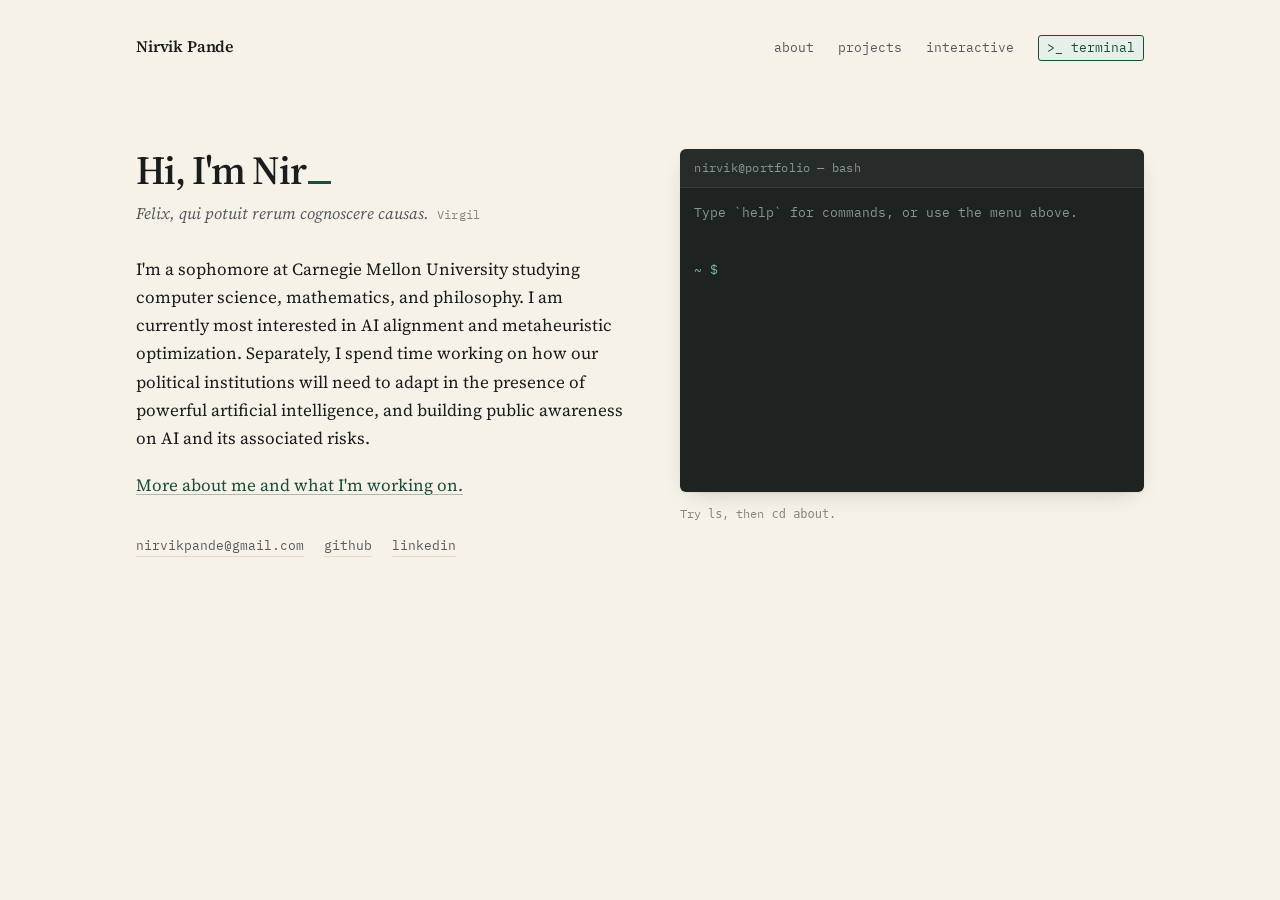
==== commit 1e908b52: "TEXT EDIT: about me changes" ====
--- a/index.html
+++ b/index.html
@@ -35,8 +35,8 @@
     <p class="motto">Felix, qui potuit rerum cognoscere causas.<cite>Virgil</cite></p>
 
     <p>I'm a sophomore at Carnegie Mellon University studying computer science,
-    mathematics, and philosophy. I am currently most interested in AI safety and
-    technical alignment. Separately, I also spend time working on how our
+    mathematics, and philosophy. I am currently most interested in AI alignment and
+    metaheuristic optimization. Separately, I spend time working on how our
     political institutions will need to adapt in the presence of powerful
     artificial intelligence, and building public awareness on AI and its
     associated risks.</p>
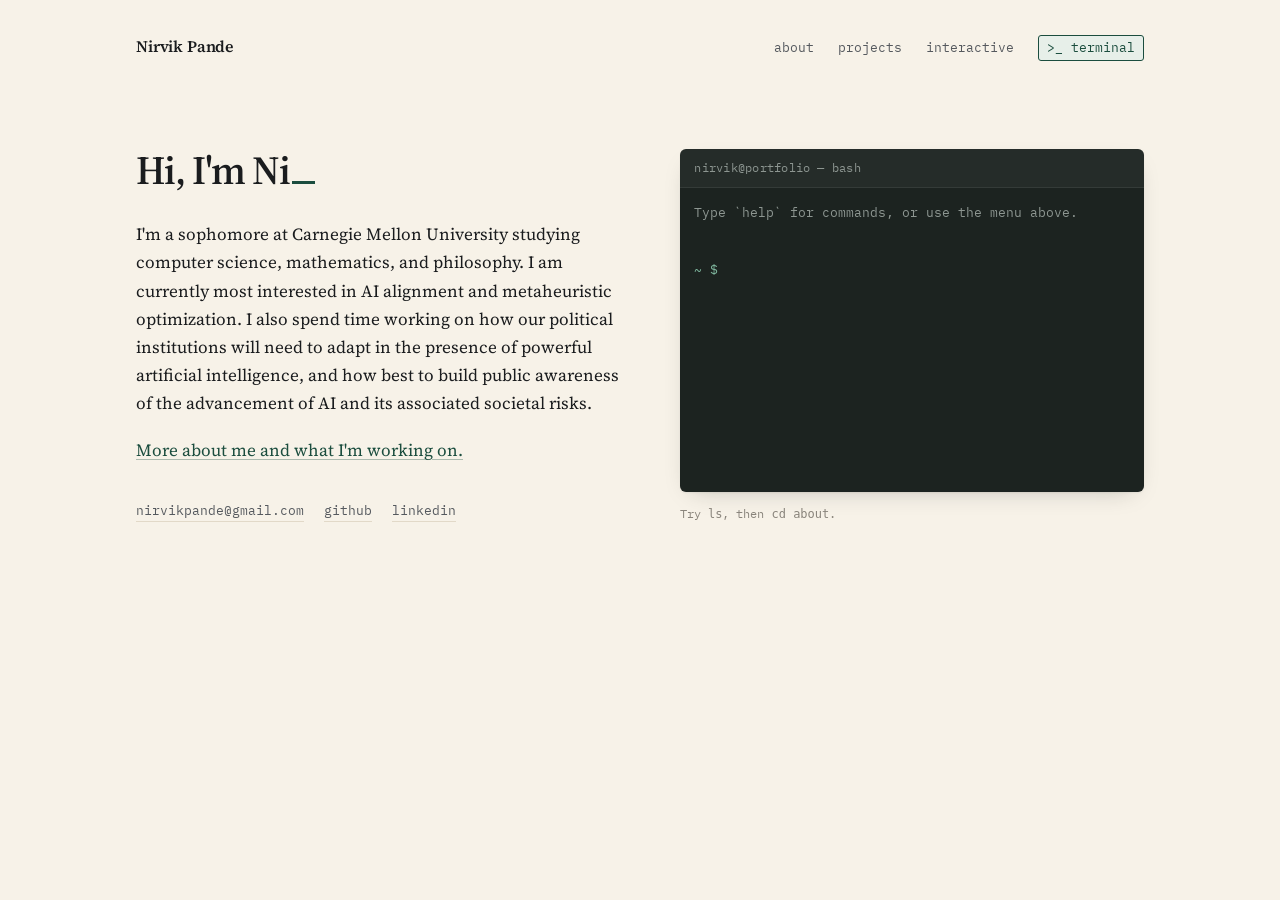
==== commit 5f7a1f00: "ended major changes to about and index -- terminal ready to ship (with new features)" ====
--- a/index.html
+++ b/index.html
@@ -10,7 +10,7 @@
 <link rel="preconnect" href="https://fonts.googleapis.com">
 <link rel="preconnect" href="https://fonts.gstatic.com" crossorigin>
 <link href="https://fonts.googleapis.com/css2?family=IBM+Plex+Mono:wght@400;500&family=Source+Serif+4:opsz,wght@8..60,400;8..60,600&display=swap" rel="stylesheet">
-<link rel="stylesheet" href="style.css?v=8">
+<link rel="stylesheet" href="style.css?v=9">
 </head>
 <body data-terminal="open">
 
@@ -30,23 +30,19 @@
   <div class="intro">
     <h1 data-type>Hi, I'm Nirvik.</h1>
 
-    <!-- Virgil, Georgics II. Drop the <cite> if you'd rather leave it
-         unattributed, or add a translation in a title attribute. -->
-    <p class="motto">Felix, qui potuit rerum cognoscere causas.<cite>Virgil</cite></p>
-
     <p>I'm a sophomore at Carnegie Mellon University studying computer science,
     mathematics, and philosophy. I am currently most interested in AI alignment and
-    metaheuristic optimization. Separately, I spend time working on how our
+    metaheuristic optimization. I also spend time working on how our
     political institutions will need to adapt in the presence of powerful
-    artificial intelligence, and building public awareness on AI and its
-    associated risks.</p>
+    artificial intelligence, and how best to build public awareness of the advancement of AI and its
+    associated societal risks.</p>
 
     <p><a href="about.html">More about me and what I'm working on.</a></p>
 
     <ul class="links">
       <li><a href="mailto:nirvikpande@gmail.com">nirvikpande@gmail.com</a></li>
       <li><a href="https://github.com/nirvik-pande">github</a></li>
-      <li><a href="#">linkedin</a></li>
+      <li><a href="https://www.linkedin.com/in/nirvikpande/">linkedin</a></li>
     </ul>
   </div>
 
@@ -54,6 +50,6 @@
 
 </main>
 
-<script src="terminal.js?v=8"></script>
+<script src="terminal.js?v=9"></script>
 </body>
 </html>
--- a/style.css
+++ b/style.css
@@ -180,7 +180,7 @@
   font-weight: 600;
   line-height: 1.08;
   letter-spacing: -0.025em;
-  margin: 0 0 0.5rem;
+  margin: 0 0 1.75rem;   /* no motto/school line under the name now */
 }
 
 .intro .school {
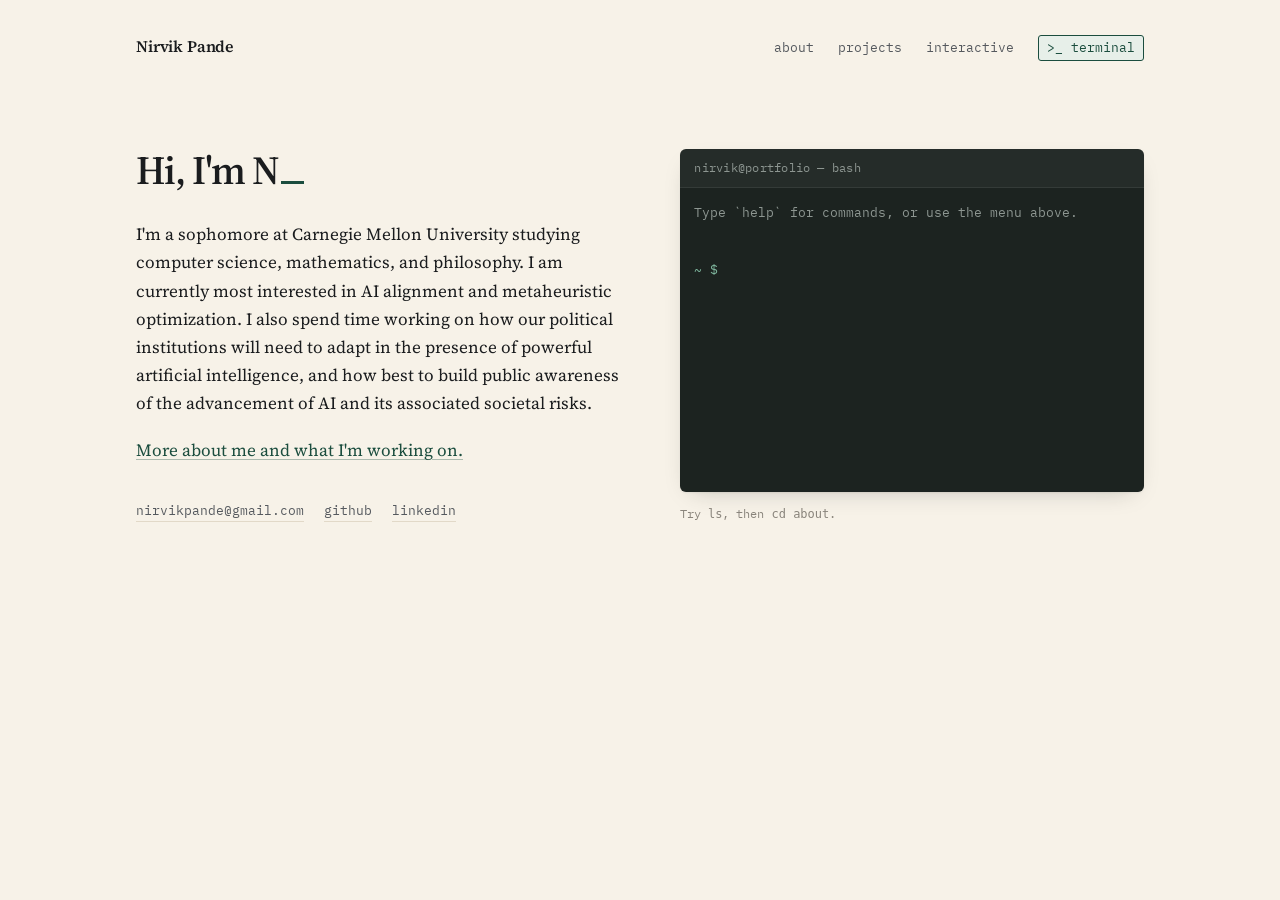
==== commit 44af1820: "projects page rework" ====
--- a/index.html
+++ b/index.html
@@ -50,6 +50,6 @@
 
 </main>
 
-<script src="terminal.js?v=9"></script>
+<script src="terminal.js?v=10"></script>
 </body>
 </html>
--- a/style.css
+++ b/style.css
@@ -378,6 +378,53 @@
 }
 
 /* ============================================================
+   project entries
+   ============================================================ */
+
+.entry {
+  border-top: 1px solid var(--rule);
+  padding: 1.6rem 0;
+}
+
+.entry:last-of-type { border-bottom: 1px solid var(--rule); }
+
+.entry h3 {
+  font-size: 1.1875rem;
+  font-weight: 600;
+  line-height: 1.3;
+  margin: 0 0 0.2rem;
+}
+
+.entry .meta {
+  font-family: var(--mono);
+  font-size: 0.75rem;
+  letter-spacing: 0.02em;
+  color: var(--ink-soft);
+  margin: 0 0 0.8rem;
+}
+
+.entry p { margin: 0 0 0.75rem; }
+.entry p:last-child { margin-bottom: 0; }
+
+.entry .tags {
+  display: flex;
+  flex-wrap: wrap;
+  gap: 0.35rem;
+  list-style: none;
+  padding: 0;
+  margin: 0.9rem 0 0;
+}
+
+.entry .tags li {
+  font-family: var(--mono);
+  font-size: 0.6875rem;
+  color: var(--ink-mid);
+  border: 1px solid var(--rule);
+  border-radius: 2px;
+  padding: 0.1rem 0.4rem;
+}
+
+/* ============================================================
    typed headline
    ============================================================ */
 
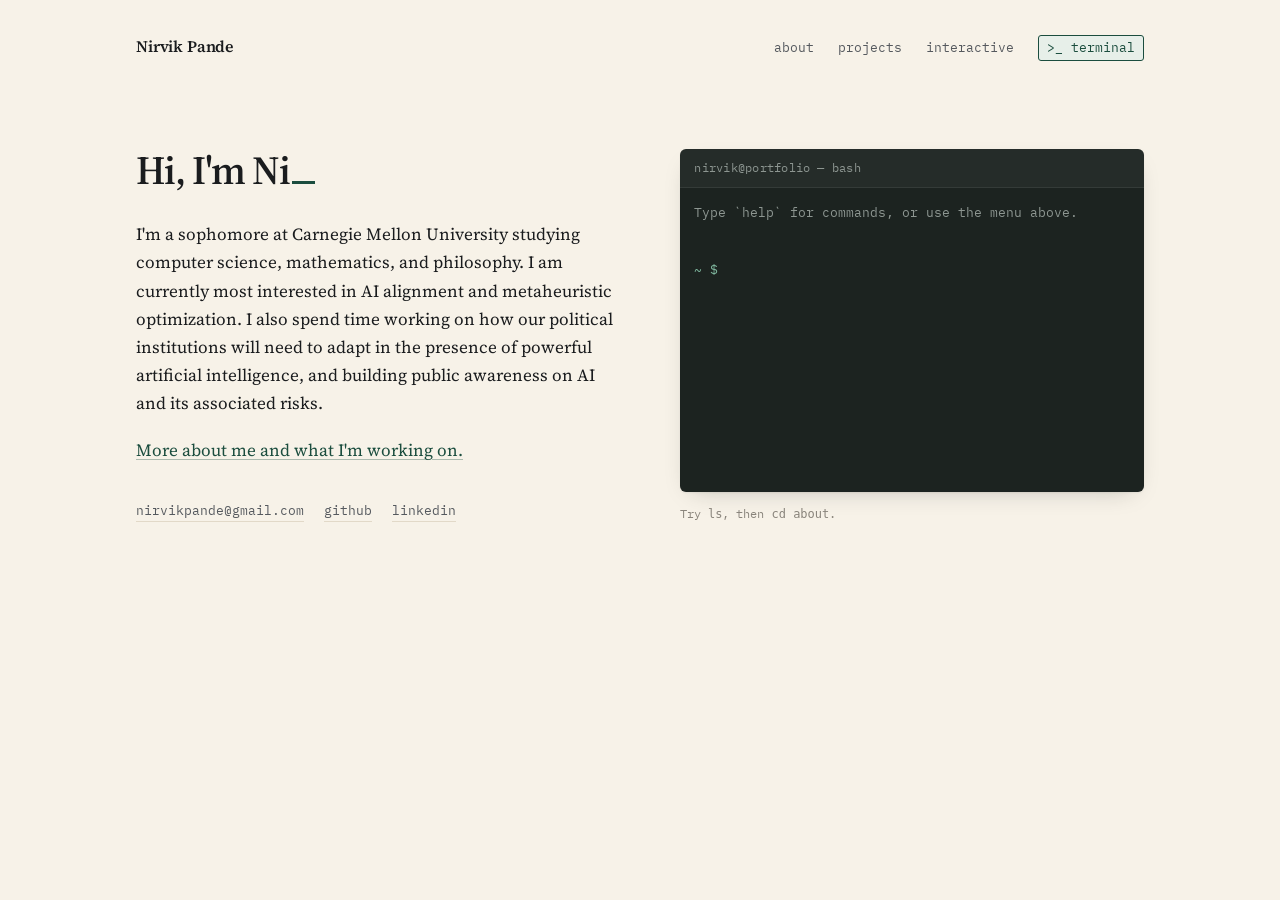
==== commit e0a1cae3: "margin adjustment" ====
--- a/index.html
+++ b/index.html
@@ -10,7 +10,7 @@
 <link rel="preconnect" href="https://fonts.googleapis.com">
 <link rel="preconnect" href="https://fonts.gstatic.com" crossorigin>
 <link href="https://fonts.googleapis.com/css2?family=IBM+Plex+Mono:wght@400;500&family=Source+Serif+4:opsz,wght@8..60,400;8..60,600&display=swap" rel="stylesheet">
-<link rel="stylesheet" href="style.css?v=9">
+<link rel="stylesheet" href="style.css?v=13">
 </head>
 <body data-terminal="open">
 
@@ -34,15 +34,15 @@
     mathematics, and philosophy. I am currently most interested in AI alignment and
     metaheuristic optimization. I also spend time working on how our
     political institutions will need to adapt in the presence of powerful
-    artificial intelligence, and how best to build public awareness of the advancement of AI and its
-    associated societal risks.</p>
+    artificial intelligence, and building public awareness on AI and its
+    associated risks.</p>
 
     <p><a href="about.html">More about me and what I'm working on.</a></p>
 
     <ul class="links">
       <li><a href="mailto:nirvikpande@gmail.com">nirvikpande@gmail.com</a></li>
       <li><a href="https://github.com/nirvik-pande">github</a></li>
-      <li><a href="https://www.linkedin.com/in/nirvikpande/">linkedin</a></li>
+      <li><a href="#">linkedin</a></li>
     </ul>
   </div>
 
@@ -50,6 +50,6 @@
 
 </main>
 
-<script src="terminal.js?v=10"></script>
+<script src="terminal.js?v=13"></script>
 </body>
 </html>
--- a/style.css
+++ b/style.css
@@ -381,6 +381,23 @@
    project entries
    ============================================================ */
 
+/* Section headings inside .essay override the small mono .page h2.
+   Serif, near-black, with a rule under them so they read as real
+   divisions rather than metadata. */
+.essay h2 {
+  font-family: var(--serif);
+  font-size: 1.5rem;
+  font-weight: 600;
+  letter-spacing: -0.015em;
+  text-transform: none;
+  color: var(--ink);
+  margin: 3.5rem 0 0.25rem;
+  padding-bottom: 0.5rem;
+  border-bottom: 2px solid var(--accent);
+}
+
+.essay h2:first-of-type { margin-top: 2rem; }
+
 .entry {
   border-top: 1px solid var(--rule);
   padding: 1.6rem 0;
@@ -405,6 +422,41 @@
 
 .entry p { margin: 0 0 0.75rem; }
 .entry p:last-child { margin-bottom: 0; }
+
+/* When a title is followed straight by prose (no metadata line),
+   the title needs its own breathing room. Entries that do have a
+   .meta line keep the tight 0.2rem above. */
+.entry h3 + p:not(.meta) { margin-top: 0.85rem; }
+
+.entry .refs {
+  list-style: none;
+  padding: 0;
+  margin: 0.85rem 0 0;
+  font-family: var(--mono);
+  font-size: 0.75rem;
+}
+
+.entry .refs li { margin-bottom: 0.3rem; }
+
+.entry .refs .label {
+  color: var(--ink-soft);
+  margin-right: 0.5rem;
+}
+
+.entry .refs a {
+  color: var(--ink-mid);
+  text-decoration: none;
+  border-bottom: 1px solid var(--rule);
+  padding-bottom: 1px;
+  transition: color 0.16s ease, border-color 0.16s ease;
+}
+
+.entry .refs a:hover { color: var(--accent); border-bottom-color: var(--accent); }
+
+.entry .refs .pending {
+  color: var(--ink-soft);
+  font-style: italic;
+}
 
 .entry .tags {
   display: flex;
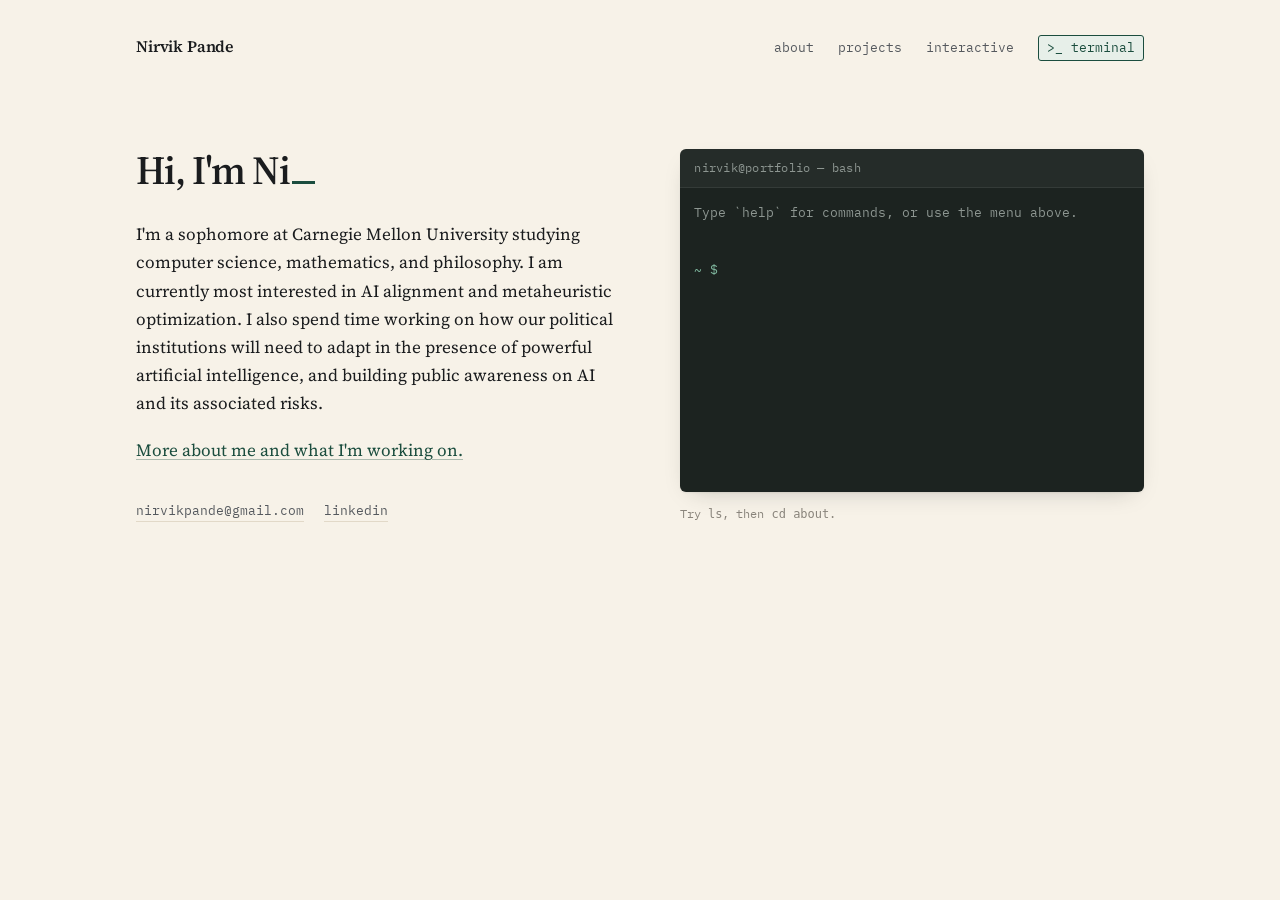
==== commit 9503a484: "interactive WIP + removed github + restructured whoami" ====
--- a/index.html
+++ b/index.html
@@ -41,7 +41,6 @@
 
     <ul class="links">
       <li><a href="mailto:nirvikpande@gmail.com">nirvikpande@gmail.com</a></li>
-      <li><a href="https://github.com/nirvik-pande">github</a></li>
       <li><a href="#">linkedin</a></li>
     </ul>
   </div>
